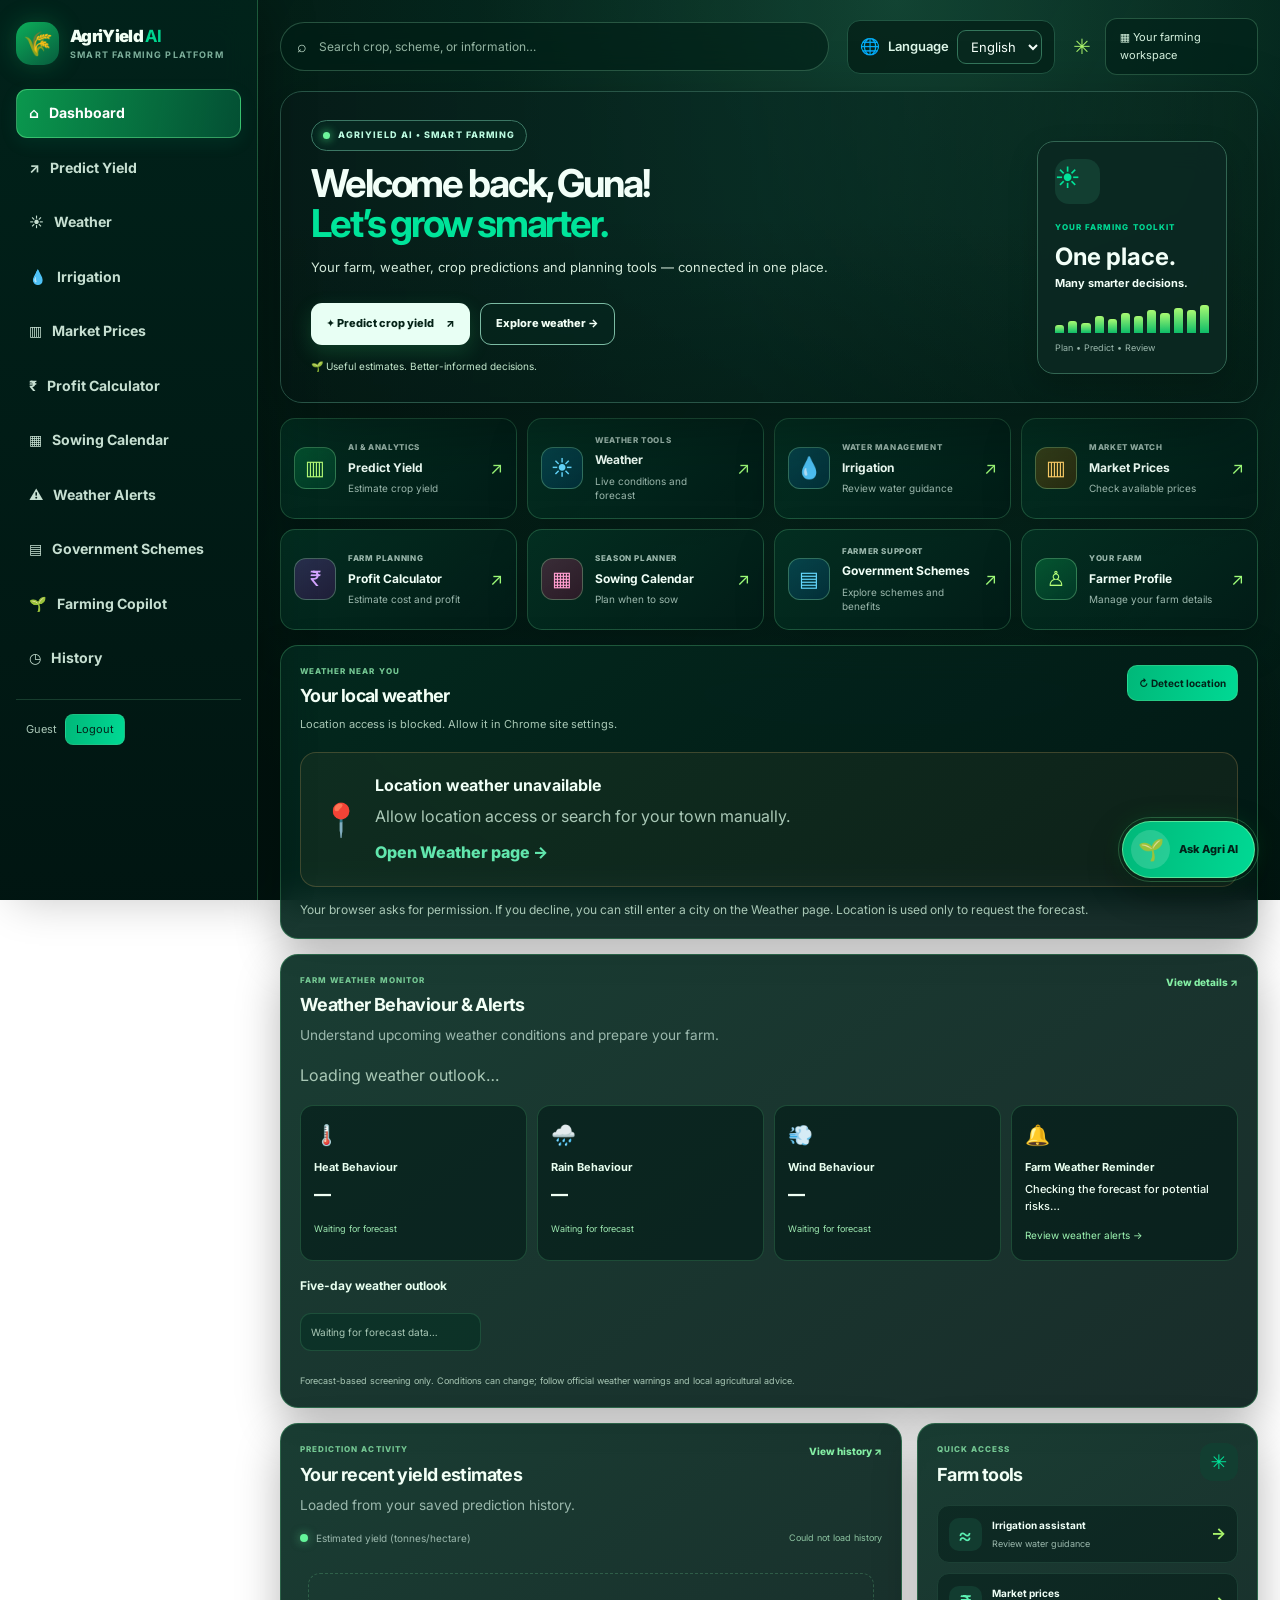
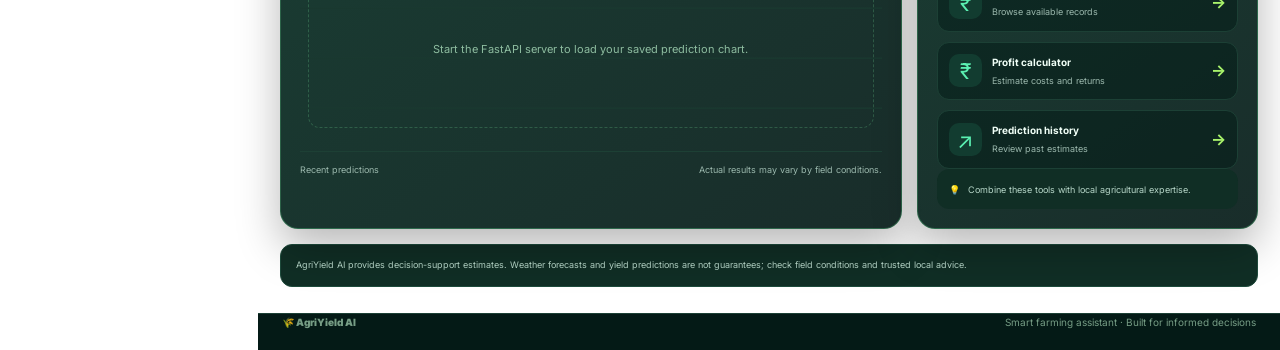
==== frontend/index.html @ 2fd06957 "Prepare AgriYield AI for deployment" ====
<!DOCTYPE html>
<html lang="en">
<head>
  <meta charset="UTF-8">
  <meta name="viewport" content="width=device-width, initial-scale=1">
  <title>AgriYield AI | Smart Farming Dashboard</title>
  <link rel="preconnect" href="https://fonts.googleapis.com">
  <link rel="preconnect" href="https://fonts.gstatic.com" crossorigin>
  <link href="https://fonts.googleapis.com/css2?family=Inter:wght@400;500;600;700;800&display=swap" rel="stylesheet">
  <link rel="stylesheet" href="assets/css/style.css">
  <link rel="stylesheet" href="assets/css/dark_farm.css">
  <link rel="stylesheet" href="assets/css/modern_green_dashboard.css">
  <link rel="stylesheet" href="assets/css/language.css">
</head>
<body class="dashboard-page">
<header class="site-header">
  <a class="brand" href="index.html">
    <span class="brand-mark">🌾</span>
    <span>AgriYield <b>AI</b><small>SMART FARMING PLATFORM</small></span>
  </a>
  <nav class="main-nav" aria-label="Main navigation">
    <a class="active" href="index.html">⌂ <span>Dashboard</span></a>
    <a href="predict.html">↗ <span>Predict Yield</span></a>
    <a href="weather.html">☀ <span>Weather</span></a>
    <a href="irrigation.html">💧 <span>Irrigation</span></a>
    <a href="market.html">▥ <span>Market Prices</span></a>
    <a href="profit.html">₹ <span>Profit Calculator</span></a>
    <a href="sowing.html">▦ <span>Sowing Calendar</span></a>
    <a href="weather-alerts.html">⚠ <span>Weather Alerts</span></a>
    <a href="schemes.html">▤ <span>Government Schemes</span></a>
    <a href="chatbot.html">🌱 <span>Farming Copilot</span></a>
    <a href="history.html">◷ <span>History</span></a>
    <div class="account-menu">
      <span id="account-name">Guest</span>
      <button type="button" id="logout-button">Logout</button>
    </div>
  </nav>
</header>

<main class="dashboard-shell modern-dashboard">
 
<section class="dashboard-topbar" aria-label="Dashboard toolbar">
  <label class="dashboard-search">
    <span aria-hidden="true">⌕</span>
    <input
      id="dashboard-search-input"
      type="search"
      placeholder="Search crop, scheme, or information…"
      aria-label="Search dashboard features"
    >
    <div
      class="dashboard-search-results"
      id="dashboard-search-results"
      role="listbox"
      aria-label="Search results"
      hidden
    ></div>
  </label>

  <!-- Language selector immediately after search -->
  <div class="dashboard-language">
    <span aria-hidden="true">🌐</span>
    <label for="dashboardLanguage">Language</label>
    <select id="dashboardLanguage" aria-label="Select language">
      <option value="en">English</option>
      <option value="te">తెలుగు</option>
      <option value="hi">हिन्दी</option>
    </select>
  </div>

  <div class="dashboard-topbar-right">
    <span class="topbar-leaf" aria-hidden="true">✳</span>
    <div class="dashboard-date">
      <span aria-hidden="true">▦</span> Your farming workspace
    </div>
  </div>
</section>


  <section class="dashboard-hero">
    <div class="hero-overlay"></div>
    <div class="hero-copy">
      <div class="live-pill"><span></span> AGRIYIELD AI • SMART FARMING</div>
      <h1>Welcome back, Guna!<br><em>Let’s grow smarter.</em></h1>
      <p>Your farm, weather, crop predictions and planning tools — connected in one place.</p>
      <div class="hero-actions">
        <a class="button button-light" href="predict.html">✦ Predict crop yield <span>↗</span></a>
        <a class="button button-glass" href="weather.html">Explore weather →</a>
      </div>
      <div class="hero-footnote">🌱 Useful estimates. Better-informed decisions.</div>
    </div>
    <div class="hero-stat-card">
      <span class="stat-icon">☀️</span>
      <small>YOUR FARMING TOOLKIT</small>
      <strong>One place.</strong>
      <b>Many smarter decisions.</b>
      <div class="stat-mini-bars"><i></i><i></i><i></i><i></i><i></i><i></i><i></i><i></i><i></i><i></i><i></i><i></i></div>
      <span class="stat-caption">Plan • Predict • Review</span>
    </div>
  </section>

  <section class="dashboard-metrics dashboard-feature-shortcuts" aria-label="Popular farming tools">
    <a class="metric-card" href="predict.html"><span class="metric-icon metric-green">▥</span><div><small>AI & ANALYTICS</small><strong>Predict Yield</strong><p>Estimate crop yield</p></div><span class="metric-arrow">↗</span></a>
    <a class="metric-card" href="weather.html"><span class="metric-icon metric-blue">☀</span><div><small>WEATHER TOOLS</small><strong>Weather</strong><p>Live conditions and forecast</p></div><span class="metric-arrow">↗</span></a>
    <a class="metric-card" href="irrigation.html"><span class="metric-icon metric-cyan">💧</span><div><small>WATER MANAGEMENT</small><strong>Irrigation</strong><p>Review water guidance</p></div><span class="metric-arrow">↗</span></a>
    <a class="metric-card" href="market.html"><span class="metric-icon metric-amber">▥</span><div><small>MARKET WATCH</small><strong>Market Prices</strong><p>Check available prices</p></div><span class="metric-arrow">↗</span></a>
    <a class="metric-card" href="profit.html"><span class="metric-icon metric-purple">₹</span><div><small>FARM PLANNING</small><strong>Profit Calculator</strong><p>Estimate cost and profit</p></div><span class="metric-arrow">↗</span></a>
    <a class="metric-card" href="sowing.html"><span class="metric-icon metric-pink">▦</span><div><small>SEASON PLANNER</small><strong>Sowing Calendar</strong><p>Plan when to sow</p></div><span class="metric-arrow">↗</span></a>
    <a class="metric-card" href="schemes.html"><span class="metric-icon metric-blue">▤</span><div><small>FARMER SUPPORT</small><strong>Government Schemes</strong><p>Explore schemes and benefits</p></div><span class="metric-arrow">↗</span></a>
    <a class="metric-card" href="farmer-profile.html"><span class="metric-icon metric-green">♙</span><div><small>YOUR FARM</small><strong>Farmer Profile</strong><p>Manage your farm details</p></div><span class="metric-arrow">↗</span></a>
  </section>

  <section class="dashboard-weather glass-panel" aria-labelledby="local-weather-title">
    <div class="weather-panel-heading">
      <div><span class="panel-kicker">WEATHER NEAR YOU</span><h2 id="local-weather-title">Your local weather</h2><p id="dashboard-weather-status" role="status">Requesting location permission to check local weather…</p></div>
      <button type="button" id="dashboard-weather-retry" class="weather-retry-button">↻ Detect location</button>
    </div>
    <div id="dashboard-weather-content" class="dashboard-weather-content">
      <div class="weather-loading"><span class="weather-loader"></span><span>Waiting for location permission…</span></div>
    </div>
    <p class="weather-privacy-note">Your browser asks for permission. If you decline, you can still enter a city on the Weather page. Location is used only to request the forecast.</p>
  </section>

  <section class="glass-panel weather-alerts-panel" aria-labelledby="weather-alerts-title">
    <div class="panel-heading">
      <div><span class="panel-kicker">FARM WEATHER MONITOR</span><h2 id="weather-alerts-title">Weather Behaviour & Alerts</h2><p>Understand upcoming weather conditions and prepare your farm.</p></div>
      <a class="text-link" href="weather-alerts.html">View details ↗</a>
    </div>
    <p id="weather-alerts-status" role="status" aria-live="polite">Loading weather outlook…</p>
    <div class="weather-behaviour-grid">
      <article class="weather-behaviour-card"><span class="weather-behaviour-icon">🌡️</span><h3>Heat Behaviour</h3><p id="weather-heat-value">—</p><span id="weather-heat-status" class="weather-risk-label">Waiting for forecast</span></article>
      <article class="weather-behaviour-card"><span class="weather-behaviour-icon">🌧️</span><h3>Rain Behaviour</h3><p id="weather-rain-value">—</p><span id="weather-rain-status" class="weather-risk-label">Waiting for forecast</span></article>
      <article class="weather-behaviour-card"><span class="weather-behaviour-icon">💨</span><h3>Wind Behaviour</h3><p id="weather-wind-value">—</p><span id="weather-wind-status" class="weather-risk-label">Waiting for forecast</span></article>
      <article class="weather-behaviour-card weather-reminder-card"><span class="weather-behaviour-icon">🔔</span><h3>Farm Weather Reminder</h3><p id="weather-reminder">Checking the forecast for potential risks…</p><a href="weather-alerts.html">Review weather alerts →</a></article>
    </div>
    <h3 class="weather-outlook-title">Five-day weather outlook</h3>
    <div id="dashboard-weather-outlook" class="weather-outlook-grid"><p>Waiting for forecast data…</p></div>
    <p class="weather-alerts-disclaimer">Forecast-based screening only. Conditions can change; follow official weather warnings and local agricultural advice.</p>
  </section>

  <section class="dashboard-main-grid">
    <article class="glass-panel chart-panel">
      <div class="panel-heading"><div><span class="panel-kicker">PREDICTION ACTIVITY</span><h2>Your recent yield estimates</h2><p>Loaded from your saved prediction history.</p></div><a class="text-link" href="history.html">View history ↗</a></div>
      <div class="chart-legend"><span><i></i> Estimated yield (tonnes/hectare)</span><small id="chart-status">Loading history…</small></div>
      <div id="yield-chart" class="yield-chart" aria-label="Chart of recent predicted yields"><div class="chart-placeholder">Your saved predictions will appear here.</div></div>
      <div class="chart-foot"><span>Recent predictions</span><span>Actual results may vary by field conditions.</span></div>
    </article>
    <article class="glass-panel quick-panel">
      <div class="panel-heading"><div><span class="panel-kicker">QUICK ACCESS</span><h2>Farm tools</h2></div><span class="round-leaf">✳</span></div>
      <a class="quick-link" href="irrigation.html"><span class="quick-icon water">≈</span><span><b>Irrigation assistant</b><small>Review water guidance</small></span><strong>→</strong></a>
      <a class="quick-link" href="market.html"><span class="quick-icon market">₹</span><span><b>Market prices</b><small>Browse available records</small></span><strong>→</strong></a>
      <a class="quick-link" href="profit.html"><span class="quick-icon market">₹</span><span><b>Profit calculator</b><small>Estimate costs and returns</small></span><strong>→</strong></a>
      <a class="quick-link" href="history.html"><span class="quick-icon history">↗</span><span><b>Prediction history</b><small>Review past estimates</small></span><strong>→</strong></a>
      <div class="quick-note">💡 <span>Combine these tools with local agricultural expertise.</span></div>
    </article>
  </section>


  <div class="dashboard-disclaimer">AgriYield AI provides decision-support estimates. Weather forecasts and yield predictions are not guarantees; check field conditions and trusted local advice.</div>
</main>

<button class="agri-chat-launcher" id="agri-chat-launcher" type="button"
        aria-label="Open AgriYield farming assistant" aria-expanded="false" aria-controls="agri-chat-panel">
  <span class="chat-launcher-orbit" aria-hidden="true"></span>
  <span class="chat-launcher-emoji" aria-hidden="true">🌱</span>
  <span class="chat-launcher-label">Ask Agri AI</span>
</button>
<aside class="agri-chat-panel" id="agri-chat-panel" aria-label="AgriYield farming assistant" hidden>
  <div class="agri-chat-header">
    <div class="agri-chat-avatar" aria-hidden="true">🌾</div>
    <div><strong>Agri AI Assistant</strong><span><i></i> Your farming companion</span></div>
    <button class="agri-chat-close" id="agri-chat-close" type="button" aria-label="Close assistant">×</button>
  </div>
  <div class="agri-chat-body">
    <div class="agri-chat-welcome-mark" aria-hidden="true">🌿</div>
    <h3>Namaste, farmer!</h3>
    <p>Your smart farming assistant is getting ready. Soon, you’ll be able to ask questions about crops, weather, soil and farm planning here.</p>
    <div class="agri-chat-suggestions" aria-label="Suggested questions">
      <a href="predict.html">How can I estimate crop yield? <span>↗</span></a>
      <a href="weather.html">Where can I check my local weather? <span>↗</span></a>
      <a href="schemes.html">What farmer schemes are available? <span>↗</span></a>
    </div>
    <p class="agri-chat-status-note">Chat responses will be connected when the chatbot feature is added.</p>
  </div>
</aside>
<footer class="site-footer"><span>🌾 AgriYield AI</span><span>Smart farming assistant · Built for informed decisions</span></footer>
<script src="assets/js/dashboard.js"></script>
<script src="assets/js/dashboard_weather.js"></script>
<script src="assets/js/account.js"></script>
<script>
document.addEventListener("DOMContentLoaded", () => {
  const input = document.getElementById("dashboard-search-input");
  const results = document.getElementById("dashboard-search-results");
  if (!input || !results) return;

  const features = [
    { title: "Predict Yield", href: "predict.html", description: "Estimate crop yield with the prediction tool", keywords: "crop prediction ml ai estimate production harvest tons per acre" },
    { title: "Weather", href: "weather.html", description: "Check current conditions and forecast", keywords: "rain rainfall temperature forecast humidity wind climate" },
    { title: "Irrigation", href: "irrigation.html", description: "Review irrigation and water guidance", keywords: "water watering moisture irrigation schedule" },
    { title: "Market Prices", href: "market.html", description: "Explore available crop market prices", keywords: "mandi rates paddy maize chilli groundnut price selling" },
    { title: "Profit Calculator", href: "profit.html", description: "Estimate farming costs and returns", keywords: "income expenses budget profit loss revenue cost" },
    { title: "Sowing Calendar", href: "sowing.html", description: "Plan sowing and seasonal activities", keywords: "planting seed season crop calendar date" },
    { title: "Government Schemes", href: "schemes.html", description: "Explore farmer schemes and benefits", keywords: "government subsidy support yojana benefits eligibility" },
    { title: "Farmer Profile", href: "farmer-profile.html", description: "Manage your farm and personal details", keywords: "profile farmer land location acreage crop account" },
    { title: "Soil Records", href: "soil.html", description: "Review your soil information", keywords: "soil records nutrients nitrogen phosphorus potassium ph" },
    { title: "Prediction History", href: "history.html", description: "Review saved crop yield estimates", keywords: "history previous past saved results predictions" },
    { title: "Weather Alerts", href: "weather-alerts.html", description: "Review weather risks and reminders", keywords: "alerts warning heat rain storm reminder risk" }
  ];

  const normalize = value => value.toLocaleLowerCase().normalize("NFD").replace(/[\u0300-\u036f]/g, "").trim();
  function closeResults() {
    results.hidden = true;
    results.replaceChildren();
    input.setAttribute("aria-expanded", "false");
  }
  function renderResults(query) {
    const q = normalize(query);
    results.replaceChildren();
    if (!q) { closeResults(); return; }
    const matches = features.filter(item => normalize(`${item.title} ${item.description} ${item.keywords}`).includes(q));
    if (!matches.length) {
      const empty = document.createElement("div");
      empty.className = "dashboard-search-empty";
      empty.textContent = `No farming tools found for “${query}”. Try weather, yield, market, soil, or schemes.`;
      results.appendChild(empty);
    } else {
      matches.slice(0, 7).forEach(item => {
        const link = document.createElement("a");
        link.className = "dashboard-search-result";
        link.href = item.href;
        link.setAttribute("role", "option");
        const title = document.createElement("strong");
        title.textContent = item.title;
        const description = document.createElement("span");
        description.textContent = item.description;
        const arrow = document.createElement("b");
        arrow.setAttribute("aria-hidden", "true");
        arrow.textContent = "↗";
        link.append(title, description, arrow);
        results.appendChild(link);
      });
    }
    results.hidden = false;
    input.setAttribute("aria-expanded", "true");
  }
  input.setAttribute("aria-controls", "dashboard-search-results");
  input.setAttribute("aria-expanded", "false");
  input.addEventListener("input", () => renderResults(input.value));
  input.addEventListener("keydown", event => {
    if (event.key === "Escape") { closeResults(); input.blur(); }
    if (event.key === "Enter" && !results.hidden) {
      const first = results.querySelector("a.dashboard-search-result");
      if (first) { event.preventDefault(); window.location.href = first.href; }
    }
    if (event.key === "ArrowDown" && !results.hidden) {
      const first = results.querySelector("a.dashboard-search-result");
      if (first) { event.preventDefault(); first.focus(); }
    }
  });
  document.addEventListener("click", event => {
    if (!event.target.closest(".dashboard-search")) closeResults();
  });
});
</script>

<script>
document.addEventListener("DOMContentLoaded", () => {
  const launcher = document.getElementById("agri-chat-launcher");
  const panel = document.getElementById("agri-chat-panel");
  const closeButton = document.getElementById("agri-chat-close");
  if (!launcher || !panel || !closeButton) return;
  const setOpen = (open) => {
    panel.hidden = !open;
    launcher.setAttribute("aria-expanded", String(open));
    if (open) closeButton.focus();
    else launcher.focus();
  };
  launcher.addEventListener("click", () => setOpen(panel.hidden));
  closeButton.addEventListener("click", () => setOpen(false));
  document.addEventListener("keydown", (event) => {
    if (event.key === "Escape" && !panel.hidden) setOpen(false);
  });
});
</script>
  <script src="assets/js/language.js"></script>
  

</body>
</html>
---- frontend/assets/css/style.css ----
/* AgriYield AI V2: rich, visual, responsive farm UI */
:root{--forest:#123b2a;--forest2:#1c5c3b;--leaf:#348451;--mint:#dff0df;--cream:#f5f6ef;--ink:#1d3327;--muted:#6d7e71;--line:#dce7dc;--shadow:0 18px 55px #123b2a12;--radius:22px}
*{box-sizing:border-box}html{scroll-behavior:smooth}body{margin:0;background:var(--cream);color:var(--ink);font-family:Inter,"Segoe UI",system-ui,sans-serif;line-height:1.6}a{color:inherit;text-decoration:none}button,input,select,textarea{font:inherit}.site-header{position:sticky;top:0;z-index:30;display:flex;align-items:center;justify-content:space-between;gap:20px;padding:13px clamp(16px,4.5vw,70px);background:#ffffffed;backdrop-filter:blur(15px);border-bottom:1px solid var(--line)}.brand{display:flex;align-items:center;gap:10px;font-size:1.13rem;font-weight:900;color:var(--forest);white-space:nowrap;line-height:1.15}.brand-mark{display:grid;place-items:center;width:43px;height:43px;background:var(--mint);border-radius:14px;font-size:1.4rem}.brand b{color:var(--leaf)}.brand small{display:block;margin-top:4px;color:var(--muted);font-size:.55rem;letter-spacing:.14em}.main-nav{display:flex;justify-content:flex-end;align-items:center;gap:4px;flex-wrap:wrap}.main-nav a{padding:8px 11px;border-radius:10px;color:#506657;font-size:.85rem;font-weight:750}.main-nav a:hover,.main-nav a.active{background:#e6f1e4;color:var(--forest)}.dashboard-shell,.prediction-shell{width:min(1280px,calc(100% - 36px));margin:28px auto 60px}.dashboard-hero,.prediction-hero{position:relative;isolation:isolate;display:flex;align-items:center;justify-content:space-between;gap:24px;min-height:440px;overflow:hidden;padding:clamp(28px,5vw,62px);border-radius:30px;color:#fff;background:linear-gradient(90deg,#103927f5 0%,#174a35e8 44%,#194d3590 100%),url("https://images.unsplash.com/photo-1500382017468-9049fed747ef?auto=format&fit=crop&w=1800&q=85") center 55%/cover;box-shadow:0 25px 65px #123b2a2b}.hero-overlay{position:absolute;z-index:-1;inset:0;background:radial-gradient(circle at 80% 20%,#e1d18c33,transparent 28%),linear-gradient(0deg,#09271955,transparent 55%)}.hero-copy{max-width:700px}.live-pill{display:inline-flex;align-items:center;gap:9px;padding:8px 12px;border:1px solid #ffffff40;border-radius:30px;background:#ffffff12;color:#e1f4dc;font-size:.7rem;font-weight:850;letter-spacing:.1em}.live-pill>span{width:7px;height:7px;border-radius:50%;background:#bceaa5;box-shadow:0 0 0 4px #bceaa525}.dashboard-hero h1,.prediction-hero h1{margin:23px 0 14px;color:white;font-size:clamp(2.7rem,5.5vw,5rem);line-height:.99;letter-spacing:-.055em}.dashboard-hero h1 em,.prediction-hero h1 em{color:#c8eea9;font-style:normal}.hero-copy>p,.prediction-hero-copy>p{max-width:570px;color:#e1eee2;font-size:1.05rem}.hero-actions{display:flex;flex-wrap:wrap;gap:12px;margin-top:25px}.button{display:inline-flex;align-items:center;justify-content:center;gap:12px;border:0;border-radius:12px;padding:13px 18px;font-weight:850;cursor:pointer;transition:transform .2s,box-shadow .2s}.button:hover{transform:translateY(-2px);box-shadow:0 10px 24px #0b291c33}.button-light{background:#fff;color:var(--forest)}.button-glass{background:#ffffff16;border:1px solid #ffffff55;color:white}.hero-footnote{margin-top:23px;color:#e2f1e1;font-size:.83rem}.hero-stat-card{align-self:flex-end;min-width:225px;max-width:260px;padding:22px;border:1px solid #ffffff80;border-radius:22px;background:#fafff0e8;color:var(--forest);box-shadow:0 20px 50px #09271940;backdrop-filter:blur(12px)}.stat-icon{display:grid;place-items:center;width:45px;height:45px;border-radius:14px;background:#e1f0d6;font-size:1.6rem}.hero-stat-card small,.hero-stat-card strong,.hero-stat-card>b{display:block}.hero-stat-card small{margin-top:17px;font-size:.65rem;font-weight:900;letter-spacing:.12em;color:var(--leaf)}.hero-stat-card strong{font-size:1.65rem;line-height:1.3}.hero-stat-card>b{font-size:.83rem}.stat-mini-bars{height:42px;display:flex;align-items:end;gap:5px;margin-top:15px}.stat-mini-bars i{flex:1;border-radius:4px 4px 0 0;background:linear-gradient(#6ca96b,#26734a)}.stat-mini-bars i:nth-child(1){height:35%}.stat-mini-bars i:nth-child(2){height:55%}.stat-mini-bars i:nth-child(3){height:44%}.stat-mini-bars i:nth-child(4){height:75%}.stat-mini-bars i:nth-child(5){height:59%}.stat-mini-bars i:nth-child(6){height:87%}.stat-mini-bars i:nth-child(7){height:66%}.stat-mini-bars i:nth-child(8){height:100%}.stat-mini-bars i:nth-child(9){height:78%}.stat-mini-bars i:nth-child(10){height:89%}.stat-mini-bars i:nth-child(11){height:70%}.stat-mini-bars i:nth-child(12){height:95%}.stat-caption{display:block;margin-top:8px;font-size:.72rem;color:var(--muted)}.dashboard-metrics{display:grid;grid-template-columns:repeat(3,minmax(0,1fr));gap:15px;margin:20px 0 40px}.metric-card{display:flex;align-items:center;gap:13px;padding:19px;border:1px solid var(--line);border-radius:18px;background:#fff;box-shadow:var(--shadow)}.metric-icon{display:grid;place-items:center;flex:0 0 47px;height:47px;border-radius:15px;font-size:1.4rem}.metric-green{background:#e4f2e2;color:#286c42}.metric-blue{background:#e1eff8;color:#337c9c}.metric-amber{background:#f8edd9;color:#a07128}.metric-card>div{flex:1;min-width:0}.metric-card small{font-size:.62rem;font-weight:900;letter-spacing:.1em;color:var(--muted)}.metric-card strong{display:block;color:var(--forest);font-size:1rem}.metric-card p{margin:2px 0 0;color:var(--muted);font-size:.79rem}.metric-card>a{display:grid;place-items:center;width:31px;height:31px;border-radius:10px;background:#f0f5ed;color:var(--forest);font-weight:900}.dashboard-main-grid{display:grid;grid-template-columns:minmax(0,1.45fr) minmax(300px,.8fr);gap:18px}.glass-panel{padding:24px;border:1px solid var(--line);border-radius:22px;background:#fff;box-shadow:var(--shadow)}.panel-heading{display:flex;justify-content:space-between;align-items:flex-start;gap:15px}.panel-kicker{display:block;color:var(--leaf);font-size:.67rem;font-weight:900;letter-spacing:.13em}.panel-heading h2,.section-heading h2{margin:5px 0;color:var(--forest);font-size:1.45rem;letter-spacing:-.035em}.panel-heading p,.section-heading p{margin:0;color:var(--muted);font-size:.85rem}.text-link{color:var(--leaf);font-weight:850;font-size:.82rem;white-space:nowrap}.chart-legend{display:flex;align-items:center;justify-content:space-between;gap:10px;margin-top:25px;font-size:.78rem;color:var(--muted)}.chart-legend span{display:flex;align-items:center;gap:8px}.chart-legend i{display:inline-block;width:9px;height:9px;border-radius:50%;background:#348451}.chart-legend small{font-size:.72rem}.yield-chart{position:relative;min-height:210px;margin-top:12px;padding:14px 8px 0;background:repeating-linear-gradient(to bottom,transparent 0,transparent 48px,#e9efe7 49px,#e9efe7 50px)}.yield-chart svg{width:100%;height:210px;overflow:visible}.chart-placeholder{display:grid;place-items:center;min-height:190px;color:var(--muted);font-size:.88rem}.chart-foot{display:flex;justify-content:space-between;gap:12px;margin-top:12px;padding-top:13px;border-top:1px solid #edf1e9;color:var(--muted);font-size:.73rem}.quick-panel{background:linear-gradient(145deg,#fff,#f4f8ef)}.round-leaf{display:grid;place-items:center;width:38px;height:38px;border-radius:13px;background:#e3f1de;color:var(--leaf);font-size:1.25rem}.quick-link{display:flex;align-items:center;gap:12px;padding:16px 0;border-bottom:1px solid #e8eee6}.quick-link:last-of-type{border-bottom:0}.quick-icon{display:grid;place-items:center;flex:0 0 41px;height:41px;border-radius:13px;font-size:1.35rem}.quick-icon.water{background:#e0eff8;color:#337c9c}.quick-icon.market{background:#f8edd9;color:#a07128}.quick-icon.history{background:#eee7fb;color:#7257a6}.quick-link>span:nth-child(2){flex:1}.quick-link b,.quick-link small{display:block}.quick-link b{color:var(--forest);font-size:.88rem}.quick-link small{color:var(--muted);font-size:.76rem}.quick-link>strong{color:var(--leaf)}.quick-note{display:flex;gap:9px;margin-top:16px;padding:12px;border-radius:12px;background:#eaf3e5;color:#526a55;font-size:.76rem}.section-heading{margin:42px 0 18px}.section-heading h2{font-size:1.8rem}.tool-grid{display:grid;grid-template-columns:repeat(3,minmax(0,1fr));gap:16px}.tool-card{position:relative;overflow:hidden;min-height:245px;padding:23px;border:1px solid var(--line);border-radius:21px;background:#fff;box-shadow:var(--shadow);transition:transform .22s,box-shadow .22s}.tool-card:before{content:"";position:absolute;right:-25px;top:-30px;width:125px;height:125px;border-radius:50%;background:#e9f3e3;opacity:.8}.tool-card:hover{transform:translateY(-5px);box-shadow:0 20px 42px #123b2a17}.tool-card-icon{position:relative;display:grid;place-items:center;width:48px;height:48px;border-radius:15px;background:#e3f1df;color:var(--forest);font-size:1.45rem}.tool-card small,.tool-card h3,.tool-card p,.tool-card>b{position:relative;display:block}.tool-card small{margin-top:20px;color:var(--leaf);font-size:.65rem;font-weight:900;letter-spacing:.12em}.tool-card h3{margin:5px 0;color:var(--forest);font-size:1.16rem}.tool-card p{margin:0 0 16px;color:var(--muted);font-size:.84rem}.tool-card>b{color:var(--leaf);font-size:.81rem}.tool-weather:before{background:#dceff5}.tool-soil:before{background:#f3e7d2}.tool-water:before{background:#dcecf5}.tool-market:before{background:#f8ead4}.tool-history:before{background:#e9e1f7}.dashboard-disclaimer{margin-top:22px;padding:15px 18px;border:1px solid var(--line);border-radius:14px;background:#eef3e8;color:var(--muted);font-size:.78rem}.prediction-hero{min-height:310px;margin-bottom:23px;background:linear-gradient(90deg,#103927f5,#174a35d9 48%,#174a3580),url("https://images.unsplash.com/photo-1499529112087-3cb3b73_a0f1?auto=format&fit=crop&w=1600&q=80") center 50%/cover}.prediction-hero-copy{position:relative;z-index:2;max-width:700px}.prediction-hero h1{font-size:clamp(2.6rem,5vw,4.4rem)}.prediction-hero-copy>p{max-width:610px}.hero-orbit{position:relative;display:grid;place-items:center;flex:0 0 225px;width:225px;height:225px;border-radius:50%;background:#ffffff12;border:1px solid #ffffff45}.orbit-ring{position:absolute;inset:25px;border:1px dashed #ffffff8a;border-radius:50%;animation:orbit 25s linear infinite}.orbit-center{display:grid;place-items:center;width:112px;height:112px;border-radius:50%;background:#f8fff0;color:var(--forest);font-size:3rem;box-shadow:0 12px 35px #0a291c55}.orbit-tag{position:absolute;display:grid;place-items:center;width:52px;height:28px;border-radius:20px;background:#fff;color:var(--forest);font-size:.62rem;font-weight:900;box-shadow:0 5px 15px #0b291c30}.tag-one{top:22px;left:30px}.tag-two{right:5px;top:95px}.tag-three{left:43px;bottom:22px}@keyframes orbit{to{transform:rotate(360deg)}}.prediction-layout{display:grid;grid-template-columns:minmax(0,1.4fr) minmax(280px,.75fr);align-items:start;gap:18px}.prediction-form-card,.side-tip,.side-weather,.side-history{border:1px solid var(--line);border-radius:22px;background:#fff;box-shadow:var(--shadow)}.prediction-form-card{padding:clamp(20px,3vw,32px)}.form-card-heading{display:flex;align-items:center;gap:13px;margin-bottom:23px}.step-number{display:grid;place-items:center;flex:0 0 46px;height:46px;border-radius:15px;background:#e2f1de;color:var(--leaf);font-weight:900}.form-card-heading h2{margin:3px 0;color:var(--forest);font-size:1.45rem}.form-card-heading p{margin:0;color:var(--muted);font-size:.85rem}.prediction-form{display:grid;grid-template-columns:repeat(2,minmax(0,1fr));gap:17px}.field-block{min-width:0}.field-wide,.field-divider,.submit-prediction{grid-column:1/-1}.field-block label{display:block;margin-bottom:7px;color:#314a38;font-size:.88rem;font-weight:850}.field-block label span{margin-left:4px;color:var(--muted);font-size:.8rem;font-weight:650}.field-block input,.field-block select{width:100%;min-height:49px;padding:12px 13px;border:1px solid #d2dfd2;border-radius:12px;background:#fafcf7;color:var(--ink);outline:none;transition:border-color .2s,box-shadow .2s}.field-block input:focus,.field-block select:focus{border-color:var(--leaf);box-shadow:0 0 0 4px #34845119}.field-block small{display:block;margin-top:5px;color:var(--muted);font-size:.74rem}.field-divider{display:flex;justify-content:space-between;gap:10px;align-items:center;margin:2px 0 -2px;padding-top:17px;border-top:1px solid #e8eee6;color:var(--forest);font-size:.9rem;font-weight:900}.field-divider small{color:var(--muted);font-size:.75rem;font-weight:500}.submit-prediction{width:100%;min-height:53px;margin-top:3px;background:linear-gradient(100deg,#236d43,#398a55);color:#fff}.prediction-side{display:grid;gap:15px}.side-tip{padding:23px;background:linear-gradient(145deg,#e5f1df,#fff)}.tip-icon{display:grid;place-items:center;width:43px;height:43px;border-radius:14px;background:#fff;font-size:1.4rem;margin-bottom:16px}.side-tip h3,.side-weather h3,.side-history h3{margin:5px 0 7px;color:var(--forest);font-size:1.2rem;line-height:1.3}.side-tip p,.side-weather p,.side-history p{margin:0;color:var(--muted);font-size:.83rem}.side-weather,.side-history{display:flex;gap:13px;padding:19px}.weather-sun,.history-mark{display:grid;place-items:center;flex:0 0 43px;height:43px;border-radius:14px;background:#f9edcf;font-size:1.35rem}.history-mark{background:#ece5fa;color:#7255a6}.side-weather a,.side-history a{display:inline-block;margin-top:10px;color:var(--leaf);font-size:.82rem;font-weight:850}.d-none{display:none!important}.loading-state{display:flex;align-items:center;justify-content:center;gap:12px;padding:15px;color:var(--muted)}.loading-state p{margin:0}.loading-spinner{width:22px;height:22px;border:3px solid #dcebdc;border-top-color:var(--leaf);border-radius:50%;animation:spin .8s linear infinite}@keyframes spin{to{transform:rotate(360deg)}}.prediction-result{position:relative;display:flex;gap:20px;overflow:hidden;margin-top:22px;padding:27px;border:1px solid #b9d7b9;border-radius:23px;background:linear-gradient(110deg,#e5f3e2,#fff);box-shadow:var(--shadow)}.result-symbol{display:grid;place-items:center;flex:0 0 52px;height:52px;border-radius:16px;background:var(--leaf);color:#fff;font-size:1.6rem}.result-content{position:relative;z-index:1}.prediction-result h2{margin:4px 0;color:var(--forest)}.result-crop{color:var(--muted)}.yield-number{display:flex;align-items:baseline;gap:9px;flex-wrap:wrap}.yield-number strong{font-size:clamp(2.4rem,5vw,3.5rem);line-height:1.15;color:var(--forest);letter-spacing:-.05em}.yield-number span{font-weight:800;color:var(--leaf)}.result-disclaimer{color:var(--muted);font-size:.82rem}.result-history-link{color:var(--leaf);font-weight:850}.result-decoration{position:absolute;right:30px;bottom:-28px;font-size:9rem;opacity:.12}.site-footer{display:flex;justify-content:space-between;gap:12px;flex-wrap:wrap;padding:24px clamp(18px,4.5vw,70px);background:var(--forest);color:#e1eee2;font-size:.82rem}.site-footer span:first-child{font-weight:900}
@media(max-width:1000px){.site-header{align-items:flex-start;flex-direction:column}.main-nav{justify-content:flex-start}.dashboard-hero,.prediction-hero{align-items:flex-start}.hero-stat-card{min-width:190px}.dashboard-main-grid{grid-template-columns:1fr}.tool-grid{grid-template-columns:repeat(2,minmax(0,1fr))}.prediction-layout{grid-template-columns:1fr}.prediction-side{grid-template-columns:repeat(2,minmax(0,1fr))}.side-tip{grid-row:span 2}}
@media(max-width:650px){.site-header{position:static}.main-nav{gap:2px}.main-nav a{padding:7px 8px;font-size:.79rem}.dashboard-shell,.prediction-shell{width:calc(100% - 22px);margin-top:16px}.dashboard-hero,.prediction-hero{flex-direction:column;min-height:auto;padding:26px 22px;background-position:center}.dashboard-hero h1,.prediction-hero h1{font-size:2.75rem}.hero-stat-card{align-self:stretch;max-width:none}.dashboard-metrics{grid-template-columns:1fr}.dashboard-main-grid{grid-template-columns:1fr}.glass-panel{padding:18px}.panel-heading{flex-direction:column}.chart-legend,.chart-foot{align-items:flex-start;flex-direction:column}.tool-grid{grid-template-columns:1fr}.tool-card{min-height:210px}.prediction-hero{gap:20px}.hero-orbit{align-self:center;flex-basis:auto;width:185px;height:185px}.orbit-center{width:90px;height:90px}.prediction-form{grid-template-columns:1fr}.field-wide,.field-divider,.submit-prediction{grid-column:1}.field-divider{align-items:flex-start;flex-direction:column;gap:3px}.prediction-side{grid-template-columns:1fr}.side-tip{grid-row:auto}.prediction-result{padding:20px;gap:13px}.result-symbol{flex-basis:42px;height:42px}.site-footer{flex-direction:column}}
---- frontend/assets/css/dark_farm.css ----
/* AgriYield AI — Dark Farm design kit. UI-only overrides; API and prediction JS untouched. */
:root{--forest:#071c19;--forest2:#0b3029;--leaf:#00d68f;--mint:#0d3d32;--cream:#071512;--ink:#e7f4ef;--muted:#9bb8ad;--line:#1b4038;--shadow:0 18px 55px #0005;--radius:18px;--fy-green:#00c985;--fy-deep:#f6fcfb;--fy-bg:#071512;--fy-card:#0c211d;--fy-text:#e7f4ef;--fy-muted:#9bb8ad;--fy-border:#21443a}
html{scroll-behavior:smooth}body{background:#071512!important;color:#e7f4ef!important;font-family:Inter,"Segoe UI",system-ui,sans-serif!important;padding-left:248px!important;min-height:100vh}a{color:inherit}.site-header,.fy-nav{position:fixed!important;left:0!important;top:0!important;bottom:0!important;width:248px!important;height:100vh!important;z-index:100!important;display:flex!important;flex-direction:column!important;align-items:stretch!important;justify-content:flex-start!important;gap:24px!important;padding:24px 15px!important;background:linear-gradient(180deg,#061b17f5,#092a23f5),url("https://images.unsplash.com/photo-1500382017468-9049fed747ef?auto=format&fit=crop&w=500&q=75") center/cover!important;border-right:1px solid #1e493d!important;border-bottom:0!important;backdrop-filter:blur(18px)!important;overflow-y:auto!important}.site-header:before,.fy-nav:before{content:"";position:absolute;inset:0;background:linear-gradient(180deg,#041b16f2 0%,#06251ff5 65%,#041a16f8);z-index:-1}.brand,.fy-brand{color:#f3fff9!important;font-size:1.05rem!important;font-weight:900!important;white-space:normal!important}.brand-mark{background:#0d4535!important;color:#00e29a!important}.brand small{color:#7cae9a!important}.main-nav,.fy-nav nav{display:flex!important;flex-direction:column!important;align-items:stretch!important;justify-content:flex-start!important;gap:6px!important;width:100%!important}.main-nav a,.fy-nav nav a{display:flex!important;align-items:center!important;gap:10px!important;padding:12px 13px!important;border-radius:11px!important;color:#b5cec4!important;font-size:.88rem!important;font-weight:700!important;white-space:normal!important}.main-nav a:hover,.main-nav a.active,.fy-nav nav a:hover,.fy-nav nav a.active{background:linear-gradient(100deg,#087c55,#07523d)!important;color:#fff!important;box-shadow:0 5px 18px #00c98518!important}.dashboard-shell,.prediction-shell{width:min(1440px,calc(100% - 42px))!important;margin:24px auto 48px!important}.dashboard-hero,.prediction-hero{border:1px solid #285547!important;border-radius:22px!important;background-image:linear-gradient(90deg,#061c18f5 0%,#082b23d9 48%,#08251b78 100%),url("https://images.unsplash.com/photo-1500382017468-9049fed747ef?auto=format&fit=crop&w=1800&q=85")!important;box-shadow:0 24px 70px #0005!important}.dashboard-hero h1,.prediction-hero h1{color:#f2fff8!important}.dashboard-hero h1 em,.prediction-hero h1 em{color:#00e49a!important}.live-pill{border-color:#3c7764!important;background:#062a22b8!important;color:#baf9df!important}.hero-stat-card{background:#0b2822ed!important;color:#e9fff4!important;border-color:#326552!important}.hero-stat-card small,.panel-kicker{color:#00d994!important}.hero-stat-card strong,.hero-stat-card>b{color:#f2fff8!important}.stat-icon,.round-leaf{background:#123e31!important;color:#00e49a!important}.metric-card,.glass-panel,.tool-card,.prediction-form-panel,.prediction-side article,.prediction-result,.fy-panel,.fy-table-wrap{background:#0b211c!important;border-color:#1e4539!important;color:#e6f5ed!important;box-shadow:0 16px 40px #0003!important}.metric-card strong,.panel-heading h2,.section-heading h2,.quick-link b,.tool-card h3,.prediction-form-panel h2,.prediction-side h3,.fy-panel h2,.fy-panel h3{color:#f0fff7!important}.metric-card small,.metric-card p,.panel-heading p,.section-heading p,.quick-link small,.tool-card p,.stat-caption,.chart-legend,.chart-foot,.fy-note{color:#9bb8ad!important}.metric-green,.metric-blue,.metric-amber,.quick-icon,.tool-card-icon{background:#123c30!important;color:#5bf0b2!important}.quick-panel{background:linear-gradient(145deg,#0b211c,#0d2a22)!important}.quick-link{border-color:#1c4035!important}.quick-note,.dashboard-disclaimer{background:#102e25!important;border-color:#1e4b3c!important;color:#b7d7c9!important}.tool-card:before{background:#123b2e!important;opacity:.85}.tool-card:hover{box-shadow:0 22px 45px #0006!important}.yield-chart{background:repeating-linear-gradient(to bottom,transparent 0,transparent 48px,#19382f 49px,#19382f 50px)!important}.chart-foot{border-color:#1d4035!important}.prediction-hero{min-height:300px!important}.prediction-form-panel label,.field-block label{color:#cfe4d9!important}.prediction-form-panel input,.prediction-form-panel select,.fy-inline-form input,.fy-inline-form select,.fy-form-grid input,.fy-form-grid select,.fy-form-grid textarea{background:#071a16!important;border-color:#285144!important;color:#e8fff5!important}.prediction-form-panel input:focus,.prediction-form-panel select:focus{outline:2px solid #00c985!important}.button-primary,.submit-prediction,button{background:linear-gradient(100deg,#00b879,#00d994)!important;color:#032219!important}.button-primary:hover,button:hover{filter:brightness(1.08)}.button-light{background:#e8fff4!important;color:#063b2a!important}.button-glass{background:#05271f99!important;border-color:#7bbba3!important;color:white!important}.site-footer,.fy-footer{background:#041a16!important;color:#9bb8ad!important;border-top:1px solid #1c4035!important}.fy-container{width:min(1200px,calc(100% - 40px))!important;margin:30px auto!important}.fy-nav+.fy-container{margin-top:30px!important}.fy-hero{background:linear-gradient(100deg,#0c3a2b,#0b211c)!important;border:1px solid #285144!important;color:#effff7!important}.fy-hero h1,.fy-hero h2,.fy-hero p{color:#effff7!important}.fy-eyebrow{color:#00d994!important}.fy-grid>*,.fy-grid-4>*,.fy-grid-5>*{background:#0b211c!important;border-color:#1e4539!important;color:#e7f4ef!important;box-shadow:0 14px 34px #0003!important}.fy-table{color:#e7f4ef!important}.fy-table th{background:#12372c!important;color:#baf8dc!important}.fy-table td{border-color:#1c4035!important}.fy-table tr:nth-child(even){background:#0d2821!important}.fy-alert{background:#342b13!important;border-color:#6c5a22!important;color:#f9e7a4!important}.fy-button-secondary{background:#153b2f!important;color:#d8f7e7!important}.fy-status{color:#b5d4c5!important}.fy-footer{margin-top:38px!important}
@media(max-width:900px){body{padding-left:0!important;padding-top:74px!important}.site-header,.fy-nav{right:0!important;bottom:auto!important;width:100%!important;height:auto!important;min-height:68px!important;flex-direction:row!important;align-items:center!important;padding:10px 14px!important;gap:12px!important}.main-nav,.fy-nav nav{flex-direction:row!important;overflow-x:auto!important;white-space:nowrap!important;gap:4px!important}.main-nav a,.fy-nav nav a{flex:0 0 auto!important;padding:9px 11px!important}.brand,.fy-brand{flex:0 0 auto!important}.dashboard-shell,.prediction-shell{width:calc(100% - 24px)!important;margin:14px auto 30px!important}.dashboard-main-grid{grid-template-columns:1fr!important}.tool-grid{grid-template-columns:repeat(2,minmax(0,1fr))!important}}
@media(max-width:560px){body{padding-top:108px!important}.site-header,.fy-nav{align-items:flex-start!important;flex-direction:column!important}.main-nav,.fy-nav nav{width:100%!important}.dashboard-metrics{grid-template-columns:1fr!important}.tool-grid{grid-template-columns:1fr!important}.dashboard-hero,.prediction-hero{padding:25px!important;min-height:360px!important}.hero-stat-card{display:none!important}.fy-container{width:calc(100% - 20px)!important}.fy-grid-4,.fy-grid-5{grid-template-columns:1fr 1fr!important}}

/* Dashboard live location weather widget */
.dashboard-weather{margin:24px 0;padding:24px;background:linear-gradient(135deg,rgba(11,43,35,.96),rgba(7,25,25,.98));border:1px solid rgba(70,150,116,.25);border-radius:22px;color:#eefbf5;box-shadow:0 16px 36px rgba(0,0,0,.15)}
.weather-panel-heading{display:flex;align-items:center;justify-content:space-between;gap:16px;margin-bottom:18px}.weather-panel-heading h2{margin:5px 0 4px;font-size:clamp(1.25rem,2vw,1.7rem)}.weather-panel-heading p{margin:0;color:#a8c9bc;font-size:.9rem}.weather-retry-button{border:1px solid rgba(91,219,165,.45);background:rgba(21,117,81,.25);color:#c8ffe5;border-radius:12px;padding:11px 15px;font:inherit;font-weight:700;cursor:pointer}.weather-retry-button:hover{background:rgba(21,160,104,.35)}.dashboard-weather-content{display:grid;grid-template-columns:minmax(180px,.9fr) minmax(240px,1.1fr);gap:14px}.weather-current-card,.weather-stat,.weather-day{background:rgba(255,255,255,.045);border:1px solid rgba(174,226,202,.12);border-radius:16px}.weather-current-card{display:flex;align-items:center;gap:18px;padding:20px}.weather-big-icon{font-size:3.2rem;filter:drop-shadow(0 6px 12px rgba(0,0,0,.2))}.weather-current-card small,.weather-stat small{display:block;color:#92bca9;font-size:.7rem;letter-spacing:.08em;font-weight:800}.weather-temperature{display:block;font-size:2.5rem;line-height:1.2;color:#eafff4}.weather-current-card p{margin:4px 0;color:#d5f3e5}.weather-current-card span{font-size:.8rem;color:#a8c9bc}.weather-stat-grid{display:grid;grid-template-columns:repeat(3,minmax(0,1fr));gap:10px}.weather-stat{padding:16px 12px;display:flex;flex-direction:column;justify-content:center;gap:8px}.weather-stat>span{font-size:1.2rem}.weather-stat strong{font-size:1.15rem;color:#edfff5}.weather-forecast{grid-column:1/-1;display:grid;grid-template-columns:repeat(5,minmax(0,1fr));gap:10px;margin-top:2px}.weather-forecast-title{grid-column:1/-1;color:#a8c9bc;font-weight:800;font-size:.78rem;letter-spacing:.08em;text-transform:uppercase}.weather-day{display:flex;flex-direction:column;align-items:center;gap:7px;padding:14px 8px;text-align:center}.weather-day>span:first-child{color:#c0ded0;font-size:.8rem}.weather-day-icon{font-size:1.45rem}.weather-day strong{font-size:1.1rem}.weather-day small{font-size:.68rem;color:#a8c9bc}.weather-privacy-note{margin:14px 0 0;color:#85a99a;font-size:.75rem;line-height:1.5}.weather-loading{min-height:120px;display:flex;align-items:center;justify-content:center;gap:12px;color:#b8d7c9;background:rgba(255,255,255,.035);border-radius:16px}.weather-loader{width:22px;height:22px;border:2px solid rgba(88,224,161,.25);border-top-color:#4ce6a1;border-radius:50%;animation:weather-spin .8s linear infinite}@keyframes weather-spin{to{transform:rotate(360deg)}}.weather-fallback{grid-column:1/-1;display:flex;align-items:center;gap:14px;padding:20px;border:1px solid rgba(255,194,110,.2);background:rgba(255,194,110,.05);border-radius:16px}.weather-fallback-icon{font-size:2rem}.weather-fallback p{margin:6px 0 10px;color:#b6d1c4}.weather-manual-link{color:#61e6ad;font-weight:800;text-decoration:none}.weather-manual-link:hover{text-decoration:underline}
@media(max-width:760px){.dashboard-weather{padding:17px}.weather-panel-heading{align-items:flex-start;flex-direction:column}.dashboard-weather-content{grid-template-columns:1fr}.weather-forecast{grid-template-columns:repeat(5,minmax(0,1fr));gap:5px}.weather-day{padding:11px 3px}.weather-day small{font-size:.6rem}.weather-stat{padding:12px 8px}}

/* Fix text visibility on dark weather cards */
.fy-panel,
.fy-grid,
.fy-grid-4,
.fy-grid-5 {
    color: #E8FFF5;
}

.fy-grid h1,
.fy-grid h2,
.fy-grid h3,
.fy-grid strong,
.fy-grid b,
.fy-grid p,
.fy-grid span,
.fy-grid div {
    color: #E8FFF5;
}

/* Make weather values stand out */
#weather-current,
#weather-daily {
    color: #F0FFF8;
}

#weather-current strong,
#weather-daily strong {
    color: #FFFFFF;
    font-weight: 700;
}

/* Keep secondary descriptions readable */
.fy-note,
.fy-status {
    color: #B8D8CC;
}


/* ===== Dark Farm: Prediction Form Visibility Fix ===== */

/* Form panels and cards */
#predictionForm,
.prediction-form,
.prediction-card,
.form-card,
.fy-panel {
    background: #0B211B !important;
    color: #F0FFF7 !important;
    border: 1px solid #214C3D !important;
}

/* Headings and labels */
#predictionForm h1,
#predictionForm h2,
#predictionForm h3,
#predictionForm label,
.prediction-form label,
.prediction-card label,
.form-card label,
.fy-panel label {
    color: #E7FFF2 !important;
}

/* Inputs, dropdowns and text areas */
#predictionForm input,
#predictionForm select,
#predictionForm textarea,
.prediction-form input,
.prediction-form select,
.prediction-form textarea,
.fy-panel input,
.fy-panel select,
.fy-panel textarea {
    background-color: #102D24 !important;
    color: #FFFFFF !important;
    border: 1px solid #376B55 !important;
}

/* Dropdown options */
#predictionForm select option,
.fy-panel select option {
    background: #102D24;
    color: #FFFFFF;
}

/* Placeholder text */
#predictionForm input::placeholder,
#predictionForm textarea::placeholder,
.fy-panel input::placeholder,
.fy-panel textarea::placeholder {
    color: #A9C7B9 !important;
    opacity: 1;
}

/* Helper text */
#predictionForm small,
#predictionForm .form-text,
.fy-panel small,
.fy-panel .form-text {
    color: #B8D8CC !important;
}

/* Numbered section and field labels */
label {
    color: #DDF7E9;
}

/* Keep entered values readable */
input,
select,
textarea {
    caret-color: #00E5A0;
}


/* ===== Dark Farm: Remove White Prediction Form ===== */

/* Main prediction page content and outer form card */
body:has(#predictionForm) main,
body:has(#predictionForm) .container,
body:has(#predictionForm) .prediction-wrapper,
body:has(#predictionForm) .prediction-card,
body:has(#predictionForm) .form-card {
    background: #071A15 !important;
    color: #E9FFF4 !important;
}

/* Main white panel visible around the form */
body:has(#predictionForm) #predictionForm {
    background: #0B211B !important;
    color: #E9FFF4 !important;
    border: 1px solid #214C3D !important;
    border-radius: 18px !important;
    padding: 24px !important;
    box-shadow: 0 12px 35px rgba(0, 0, 0, 0.25);
}

/* Inner sections and dividers */
body:has(#predictionForm) #predictionForm section,
body:has(#predictionForm) #predictionForm .form-section,
body:has(#predictionForm) #predictionForm .card-body {
    background: transparent !important;
    color: #E9FFF4 !important;
}

body:has(#predictionForm) #predictionForm hr {
    border-color: #285343 !important;
}

/* Section headings and labels */
body:has(#predictionForm) #predictionForm h1,
body:has(#predictionForm) #predictionForm h2,
body:has(#predictionForm) #predictionForm h3,
body:has(#predictionForm) #predictionForm label {
    color: #E9FFF4 !important;
}

/* Form controls */
body:has(#predictionForm) #predictionForm input,
body:has(#predictionForm) #predictionForm select,
body:has(#predictionForm) #predictionForm textarea {
    background: #102D24 !important;
    color: #FFFFFF !important;
    border: 1px solid #376B55 !important;
}

body:has(#predictionForm) #predictionForm input::placeholder,
body:has(#predictionForm) #predictionForm textarea::placeholder {
    color: #A9C7B9 !important;
    opacity: 1;
}

/* Help text */
body:has(#predictionForm) #predictionForm small,
body:has(#predictionForm) #predictionForm .form-text {
    color: #B8D8CC !important;
}



/* Fix dark text in the prediction result card */
#resultCard,
#resultCard h1,
#resultCard h2,
#resultCard h3,
#resultCard p,
#resultCard span,
#resultCard strong,
#resultCard small,
#resultCard div {
    color: #F2FFF8 !important;
}

/* Make the predicted yield value bright and visible */
#resYield {
    color: #FFFFFF !important;
    font-weight: 800 !important;
}

/* Keep the unit and crop name readable */
#resCrop {
    color: #B9F6D5 !important;
    font-weight: 700 !important;
}

/* Preserve bright green links and action text */
#resultCard a {
    color: #00E5A0 !important;
}

/* Keep the result card itself in the Dark Farm theme */
#resultCard {
    background: #0B211B !important;
    border: 1px solid #24513F !important;
}


/* Prediction result: force readable Dark Farm colors */
#resultCard.card.bg-success-subtle {
    background-color: #0B211B !important;
    color: #F2FFF8 !important;
    border-color: #24513F !important;
}

#resultCard.card.bg-success-subtle h4,
#resultCard.card.bg-success-subtle p,
#resultCard.card.bg-success-subtle strong,
#resultCard.card.bg-success-subtle span {
    color: #F2FFF8 !important;
}

#resultCard.card.bg-success-subtle h4.text-success {
    color: #FFFFFF !important;
}

#resultCard #resCrop,
#resultCard #resYield,
#resultCard #resUnit {
    color: #FFFFFF !important;
    font-weight: 700 !important;
}

.weather-autofill {
    margin: 12px 0 20px;
}

.weather-autofill button {
    border-radius: 8px;
    padding: 10px 16px;
    font-weight: 600;
}

.weather-autofill p {
    margin: 8px 0 0;
    font-size: 13px;
    color: #a9c9b5;
}


/* Government Schemes dashboard card */
.tool-schemes {
  border: 1px solid rgba(52, 211, 153, 0.35);
  background: linear-gradient(
    135deg,
    rgba(16, 90, 59, 0.92),
    rgba(8, 40, 31, 0.96)
  );
}

.tool-schemes .tool-card-icon {
  background: rgba(52, 211, 153, 0.16);
  border: 1px solid rgba(52, 211, 153, 0.35);
}

.tool-schemes h3 {
  color: #e1ffed;
}

.tool-schemes p {
  color: #c5e5d4;
}

.tool-schemes b {
  color: #6ee7b7;
}
---- frontend/assets/css/modern_green_dashboard.css ----
/* AgriYield AI — Forest Glass dashboard theme.
   Dashboard-only styling. Existing feature-page styles and JavaScript remain unchanged. */
@import url('https://fonts.googleapis.com/css2?family=Inter:wght@400;500;600;700;800&display=swap');
body.dashboard-page {
  --fg-bg: #031a16; --fg-panel: rgba(3, 35, 27, .88); --fg-panel-soft: rgba(7, 52, 39, .82);
  --fg-line: rgba(83, 196, 126, .34); --fg-green: #16c66a; --fg-lime: #a8f36b;
  --fg-text: #f0fff6; --fg-muted: #a9c6b6; --fg-blue: #36c8e8; --fg-shadow: 0 18px 44px rgba(0,0,0,.28);
  margin: 0 !important; padding-left: 258px !important; min-height: 100vh;
  color: var(--fg-text) !important; font-family: Inter, "Segoe UI", system-ui, sans-serif !important;
  background: radial-gradient(ellipse at 70% 0%, #164d3a 0, #06291f 34%, #021510 78%) fixed !important;
}
body.dashboard-page::before {
  content: ""; position: fixed; inset: 0; z-index: -2; pointer-events: none;
  background: linear-gradient(120deg, rgba(0,17,13,.78), rgba(0,28,20,.42)),
    url('https://images.unsplash.com/photo-1500382017468-9049fed747ef?auto=format&fit=crop&w=2200&q=85') center/cover no-repeat;
  opacity: .28;
}
body.dashboard-page .site-header {
  position: fixed !important; inset: 0 auto 0 0 !important; width: 258px !important; height: 100vh !important;
  overflow-y: auto; padding: 22px 16px !important; box-sizing: border-box; z-index: 1000;
  display: flex !important; flex-direction: column !important; gap: 22px;
  background: linear-gradient(180deg, rgba(1,35,27,.97), rgba(1,22,18,.98)) !important;
  border-right: 1px solid rgba(79,193,119,.35) !important; box-shadow: 14px 0 42px rgba(0,0,0,.22) !important;
  backdrop-filter: blur(20px);
}
body.dashboard-page .site-header::before, body.dashboard-page .site-header::after { display:none !important; }
body.dashboard-page .brand { display:flex !important; align-items:center; gap:11px; color:#f1fff4 !important; text-decoration:none; font-size:20px; font-weight:800; letter-spacing:-.04em; }
body.dashboard-page .brand-mark { display:grid; place-items:center; width:43px; height:43px; border-radius:15px; color:#c6ff77; background:linear-gradient(145deg,#0cae5a,#075b3d) !important; box-shadow:0 0 24px rgba(22,198,106,.25); font-size:24px; }
body.dashboard-page .brand small { display:block; margin-top:4px; color:#91bba4; font-size:9px; font-weight:700; letter-spacing:.13em; }
body.dashboard-page .main-nav { display:flex !important; flex-direction:column !important; align-items:stretch !important; gap:5px; width:100%; }
body.dashboard-page .main-nav > a { display:flex !important; align-items:center; gap:12px; padding:12px 12px !important; border:1px solid transparent; border-radius:12px; color:#c6dfd1 !important; text-decoration:none; font-size:12px; font-weight:600; transition:background .18s ease,border-color .18s ease,color .18s ease; }
body.dashboard-page .main-nav > a:hover { color:#fff !important; background:rgba(26,177,91,.12); border-color:rgba(76,200,120,.2); }
body.dashboard-page .main-nav > a.active { color:#fff !important; background:linear-gradient(100deg,rgba(12,172,87,.85),rgba(5,105,66,.65)) !important; border-color:rgba(119,255,157,.42); box-shadow:inset 0 0 18px rgba(25,223,106,.08),0 7px 20px rgba(0,0,0,.13); }
body.dashboard-page .account-menu { display:flex; flex-wrap:wrap; align-items:center; gap:8px; margin-top:10px; padding:14px 10px 0; border-top:1px solid rgba(100,190,135,.22); color:#a9c6b6; font-size:11px; }
body.dashboard-page #logout-button { border:1px solid rgba(100,190,135,.3); border-radius:8px; padding:6px 10px; color:#d7f3e0; background:rgba(255,255,255,.04); cursor:pointer; }
body.dashboard-page .dashboard-shell { width:auto !important; max-width:1800px; margin:0 auto !important; padding:18px 22px 26px !important; }
body.dashboard-page .dashboard-topbar { display:flex; align-items:center; justify-content:space-between; gap:18px; margin:0 0 16px; }
body.dashboard-page .dashboard-search { display:flex; align-items:center; gap:10px; width:min(600px,65%); padding:11px 16px; border:1px solid rgba(126,202,158,.3); border-radius:999px; color:#c3e2d0; background:rgba(0,29,22,.62); backdrop-filter:blur(18px); }
body.dashboard-page .dashboard-search input { width:100%; border:0; outline:0; color:#effff5; background:transparent; font:inherit; font-size:12px; }
body.dashboard-page .dashboard-search input::placeholder { color:#93b4a2; }
body.dashboard-page .dashboard-topbar-right { display:flex; align-items:center; gap:14px; color:#d4eadc; }
body.dashboard-page .topbar-leaf { color:#a7f16b; font-size:21px; }
body.dashboard-page .dashboard-date { padding:10px 14px; border:1px solid rgba(112,198,146,.3); border-radius:12px; background:rgba(2,34,25,.72); color:#d7f3e0; font-size:11px; }
body.dashboard-page .dashboard-hero { position:relative; display:flex; align-items:center; justify-content:space-between; gap:24px; min-height:220px; margin-bottom:15px; padding:28px 30px; overflow:hidden; border:1px solid rgba(95,204,131,.4); border-radius:22px; background:linear-gradient(90deg,rgba(0,31,22,.94),rgba(0,46,29,.68) 53%,rgba(0,30,21,.22)),url('https://images.unsplash.com/photo-1500382017468-9049fed747ef?auto=format&fit=crop&w=1800&q=85') center 53%/cover; box-shadow:var(--fg-shadow); }
body.dashboard-page .hero-overlay { position:absolute; inset:0; background:linear-gradient(0deg,rgba(0,20,14,.38),transparent 60%); pointer-events:none; }
body.dashboard-page .hero-copy, body.dashboard-page .hero-stat-card { position:relative; z-index:1; }
body.dashboard-page .hero-copy { max-width:690px; }
body.dashboard-page .live-pill { display:inline-flex; align-items:center; gap:8px; margin-bottom:12px; padding:7px 11px; border:1px solid rgba(120,225,147,.25); border-radius:999px; color:#b7f4c5; background:rgba(0,45,27,.68); font-size:9px; font-weight:800; letter-spacing:.12em; }
body.dashboard-page .live-pill span { width:7px; height:7px; border-radius:50%; background:#6df59b; box-shadow:0 0 10px #4aff91; }
body.dashboard-page .hero-copy h1 { margin:0; color:#f6fff8; font-size:clamp(30px,3vw,48px); line-height:1.06; letter-spacing:-.055em; }
body.dashboard-page .hero-copy h1 em { color:#a8f36b; font-style:normal; }
body.dashboard-page .hero-copy p { max-width:550px; margin:12px 0 17px; color:#d3e9da; font-size:13px; line-height:1.7; }
body.dashboard-page .hero-actions { display:flex; flex-wrap:wrap; gap:10px; }
body.dashboard-page .button { display:inline-flex; align-items:center; gap:12px; padding:11px 15px; border-radius:11px; text-decoration:none; font-size:11px; font-weight:800; }
body.dashboard-page .button-light { color:#052317 !important; background:linear-gradient(110deg,#b7ff76,#43e28b); box-shadow:0 7px 20px rgba(54,229,123,.18); }
body.dashboard-page .button-glass { color:#f2fff6 !important; border:1px solid rgba(194,241,205,.34); background:rgba(1,36,25,.56); }
body.dashboard-page .hero-footnote { margin-top:13px; color:#c3e8cd; font-size:10px; }
body.dashboard-page .hero-stat-card { min-width:190px; max-width:220px; padding:17px; border:1px solid rgba(150,226,168,.32); border-radius:17px; color:#effff4; background:rgba(1,38,27,.76); backdrop-filter:blur(14px); box-shadow:0 12px 30px rgba(0,0,0,.18); }
body.dashboard-page .stat-icon { display:block; margin-bottom:7px; font-size:24px; }
body.dashboard-page .hero-stat-card small { display:block; color:#9bc9aa; font-size:8px; font-weight:800; letter-spacing:.13em; }
body.dashboard-page .hero-stat-card strong { display:block; margin-top:7px; color:#b7f66d; font-size:24px; }
body.dashboard-page .hero-stat-card b { display:block; margin-top:3px; font-size:11px; }
body.dashboard-page .stat-mini-bars { display:flex; align-items:end; gap:4px; height:28px; margin:13px 0 7px; }
body.dashboard-page .stat-mini-bars i { display:block; width:8px; border-radius:3px 3px 0 0; background:linear-gradient(#a9fa72,#0dbd68); }
body.dashboard-page .stat-mini-bars i:nth-child(1){height:30%} body.dashboard-page .stat-mini-bars i:nth-child(2){height:45%} body.dashboard-page .stat-mini-bars i:nth-child(3){height:37%} body.dashboard-page .stat-mini-bars i:nth-child(4){height:62%} body.dashboard-page .stat-mini-bars i:nth-child(5){height:50%} body.dashboard-page .stat-mini-bars i:nth-child(6){height:72%} body.dashboard-page .stat-mini-bars i:nth-child(7){height:61%} body.dashboard-page .stat-mini-bars i:nth-child(8){height:83%} body.dashboard-page .stat-mini-bars i:nth-child(9){height:72%} body.dashboard-page .stat-mini-bars i:nth-child(10){height:92%} body.dashboard-page .stat-mini-bars i:nth-child(11){height:82%} body.dashboard-page .stat-mini-bars i:nth-child(12){height:100%}
body.dashboard-page .stat-caption { color:#9cc5aa; font-size:9px; }
body.dashboard-page .dashboard-metrics { display:grid !important; grid-template-columns:repeat(4,minmax(0,1fr)); gap:10px; margin:0 0 15px !important; }
body.dashboard-page .metric-card { display:flex !important; align-items:center; gap:12px; min-width:0; padding:15px 13px !important; border:1px solid rgba(96,199,132,.28) !important; border-radius:15px !important; color:#effff4 !important; background:linear-gradient(135deg,rgba(3,48,34,.9),rgba(2,28,23,.85)) !important; box-shadow:0 10px 25px rgba(0,0,0,.14); text-decoration:none; transition:transform .18s ease,border-color .18s ease,box-shadow .18s ease; }
body.dashboard-page .metric-card:hover { transform:translateY(-3px); border-color:rgba(151,255,170,.55) !important; box-shadow:0 15px 28px rgba(0,0,0,.22); }
body.dashboard-page .metric-icon { flex:0 0 42px; display:grid; place-items:center; width:42px; height:42px; border:1px solid rgba(156,244,170,.3); border-radius:12px; color:#b7ff79 !important; background:linear-gradient(145deg,rgba(11,172,86,.32),rgba(2,70,46,.58)) !important; font-size:21px; }
body.dashboard-page .metric-blue, body.dashboard-page .metric-cyan { color:#65d9ff !important; background:linear-gradient(145deg,rgba(15,123,174,.3),rgba(3,54,78,.55)) !important; }
body.dashboard-page .metric-amber { color:#ffcf68 !important; background:linear-gradient(145deg,rgba(169,113,18,.3),rgba(69,46,8,.55)) !important; }
body.dashboard-page .metric-purple { color:#d4a5ff !important; background:linear-gradient(145deg,rgba(127,61,186,.3),rgba(54,24,78,.55)) !important; }
body.dashboard-page .metric-pink { color:#ff9cce !important; background:linear-gradient(145deg,rgba(184,48,113,.3),rgba(76,18,47,.55)) !important; }
body.dashboard-page .metric-card small { display:block; color:#80b79a; font-size:8px; font-weight:800; letter-spacing:.08em; }
body.dashboard-page .metric-card strong { display:block; margin-top:4px; color:#f1fff6; font-size:12px; }
body.dashboard-page .metric-card p { margin:4px 0 0; color:#a8c8b5; font-size:10px; line-height:1.45; }
body.dashboard-page .metric-arrow { margin-left:auto; color:#9efc79; font-size:17px; }
body.dashboard-page .glass-panel { min-width:0; padding:19px !important; border:1px solid var(--fg-line) !important; border-radius:18px !important; color:var(--fg-text) !important; background:linear-gradient(145deg,rgba(3,42,31,.91),rgba(2,24,21,.91)) !important; box-shadow:var(--fg-shadow) !important; backdrop-filter:blur(18px); }
body.dashboard-page .dashboard-weather { margin:0 0 15px; }
body.dashboard-page .weather-panel-heading, body.dashboard-page .panel-heading { display:flex; align-items:flex-start; justify-content:space-between; gap:14px; }
body.dashboard-page .panel-kicker { color:#75c994 !important; font-size:8px !important; font-weight:800; letter-spacing:.13em; }
body.dashboard-page .glass-panel h2 { margin:5px 0 5px; color:#f2fff6 !important; font-size:18px !important; letter-spacing:-.035em; }
body.dashboard-page .glass-panel h3 { color:#e8fff0 !important; }
body.dashboard-page .glass-panel p { color:#a9c8b6; }
body.dashboard-page .weather-panel-heading p { margin:5px 0 0; font-size:11px; }
body.dashboard-page .weather-retry-button { border:1px solid rgba(107,220,144,.36); border-radius:10px; padding:9px 11px; color:#caffd4; background:rgba(11,99,58,.3); cursor:pointer; font-size:10px; }
body.dashboard-page .dashboard-weather-content { margin-top:15px; }
body.dashboard-page .weather-loading { color:#b6d7c3; }
body.dashboard-page .weather-loader { border-color:rgba(100,230,143,.2); border-top-color:#7ff29d; }
body.dashboard-page .weather-alerts-panel { margin-bottom:15px; }
body.dashboard-page .text-link { color:#85f0a5 !important; text-decoration:none; font-size:10px; font-weight:800; white-space:nowrap; }
body.dashboard-page .weather-behaviour-grid { display:grid; grid-template-columns:repeat(4,minmax(0,1fr)); gap:10px; margin:15px 0; }
body.dashboard-page .weather-behaviour-card { min-width:0; padding:13px; border:1px solid rgba(86,190,126,.25); border-radius:13px; background:rgba(0,24,20,.55); }
body.dashboard-page .weather-behaviour-icon { font-size:20px; }
body.dashboard-page .weather-behaviour-card h3 { margin:8px 0 5px; font-size:11px; }
body.dashboard-page .weather-behaviour-card p { margin:0 0 6px; color:#f0fff4; font-size:17px; font-weight:800; }
body.dashboard-page .weather-risk-label { color:#9de9b1; font-size:9px; }
body.dashboard-page .weather-reminder-card p { font-size:11px; font-weight:500; line-height:1.55; }
body.dashboard-page .weather-reminder-card a { color:#9cf4b1; font-size:10px; text-decoration:none; }
body.dashboard-page .weather-outlook-title { margin:15px 0 8px; font-size:12px; }
body.dashboard-page .weather-outlook-grid { display:grid; grid-template-columns:repeat(5,minmax(0,1fr)); gap:8px; }
body.dashboard-page .weather-outlook-grid > * { padding:10px; border:1px solid rgba(89,183,124,.22); border-radius:11px; background:rgba(5,49,35,.55); color:#cce8d5; font-size:10px; }
body.dashboard-page .weather-alerts-disclaimer { margin:13px 0 0; font-size:9px; line-height:1.6; }
body.dashboard-page .dashboard-main-grid { display:grid; grid-template-columns:minmax(0,1.55fr) minmax(270px,.85fr); gap:15px; margin:0 0 15px; }
body.dashboard-page .chart-legend { display:flex; align-items:center; justify-content:space-between; gap:10px; margin:13px 0; color:#a9c8b6; font-size:10px; }
body.dashboard-page .chart-legend span { display:flex; align-items:center; gap:8px; }
body.dashboard-page .chart-legend i { display:inline-block; width:8px; height:8px; border-radius:50%; background:#64f49a; box-shadow:0 0 10px rgba(100,244,154,.5); }
body.dashboard-page #chart-status { color:#8ec5a2; font-size:9px; }
body.dashboard-page .yield-chart { min-height:180px; color:#b8d8c5; }
body.dashboard-page .yield-chart svg { max-width:100%; overflow:visible; }
body.dashboard-page .yield-chart svg text { fill:#9fc6ad !important; }
body.dashboard-page .chart-placeholder { display:grid; place-items:center; min-height:155px; border:1px dashed rgba(103,197,136,.28); border-radius:12px; color:#8ebda0; font-size:11px; }
body.dashboard-page .chart-foot { display:flex; justify-content:space-between; gap:12px; padding-top:11px; border-top:1px solid rgba(105,190,133,.18); color:#83af94; font-size:9px; }
body.dashboard-page .quick-panel { display:flex; flex-direction:column; }
body.dashboard-page .round-leaf { color:#a8f36b; font-size:20px; }
body.dashboard-page .quick-link { display:flex; align-items:center; gap:10px; margin-top:10px; padding:11px; border:1px solid rgba(91,190,127,.2); border-radius:12px; color:#eaffef !important; background:rgba(0,26,20,.46); text-decoration:none; }
body.dashboard-page .quick-link:hover { border-color:rgba(142,246,163,.5); background:rgba(13,91,53,.35); }
body.dashboard-page .quick-icon { display:grid; place-items:center; flex:0 0 33px; height:33px; border-radius:10px; color:#aaff78; background:rgba(23,163,84,.2); }
body.dashboard-page .quick-link b { display:block; font-size:10px; }
body.dashboard-page .quick-link small { display:block; margin-top:4px; color:#93bba2; font-size:9px; }
body.dashboard-page .quick-link strong { margin-left:auto; color:#a8f36b; }
body.dashboard-page .quick-note { display:flex; gap:8px; margin-top:auto; padding-top:14px; color:#95bba2; font-size:9px; line-height:1.6; }
body.dashboard-page .dashboard-disclaimer { margin-top:15px; padding:13px 15px; border:1px solid rgba(94,183,125,.18); border-radius:12px; color:#87ad95; background:rgba(1,24,18,.6); font-size:9px; line-height:1.65; }
body.dashboard-page .site-footer { display:flex; justify-content:space-between; gap:15px; margin:0 auto; padding:0 24px 20px 24px; color:#769d85 !important; font-size:10px; }
/* Floating assistant, ready for the chatbot API to be connected later. */
body.dashboard-page .agri-chat-launcher { position:fixed; right:25px; bottom:22px; z-index:1100; display:flex; align-items:center; gap:9px; padding:8px 16px 8px 8px; border:1px solid rgba(155,255,172,.55); border-radius:999px; color:#f4fff5; background:linear-gradient(120deg,#0bb65e,#075638); box-shadow:0 12px 34px rgba(0,0,0,.38),0 0 25px rgba(23,222,103,.17); cursor:pointer; font:inherit; font-size:11px; font-weight:800; }
body.dashboard-page .agri-chat-launcher:hover { transform:translateY(-3px); }
body.dashboard-page .chat-launcher-orbit { position:absolute; inset:-5px; border:1px solid rgba(120,255,159,.25); border-radius:inherit; pointer-events:none; }
body.dashboard-page .chat-launcher-emoji { display:grid; place-items:center; width:39px; height:39px; border-radius:50%; background:rgba(255,255,255,.15); font-size:21px; }
body.dashboard-page .agri-chat-panel { position:fixed; z-index:1101; right:25px; bottom:91px; width:min(360px,calc(100vw - 32px)); overflow:hidden; border:1px solid rgba(100,210,138,.4); border-radius:20px; color:#effff4; background:linear-gradient(145deg,rgba(4,46,34,.98),rgba(1,23,20,.98)); box-shadow:0 25px 70px rgba(0,0,0,.45); }
body.dashboard-page .agri-chat-panel[hidden] { display:none; }
body.dashboard-page .agri-chat-header { display:flex; align-items:center; gap:11px; padding:15px; background:linear-gradient(110deg,rgba(10,139,68,.6),rgba(3,61,43,.8)); border-bottom:1px solid rgba(114,216,145,.22); }
body.dashboard-page .agri-chat-avatar, body.dashboard-page .agri-chat-welcome-mark { display:grid; place-items:center; width:40px; height:40px; border:1px solid rgba(142,255,163,.25); border-radius:12px; background:rgba(16,155,74,.25); font-size:21px; }
body.dashboard-page .agri-chat-header strong, body.dashboard-page .agri-chat-header span { display:block; }
body.dashboard-page .agri-chat-header strong { font-size:12px; }
body.dashboard-page .agri-chat-header span { margin-top:4px; color:#9fd5b0; font-size:9px; }
body.dashboard-page .agri-chat-header span i { display:inline-block; width:6px; height:6px; margin-right:5px; border-radius:50%; background:#7af69b; }
body.dashboard-page .agri-chat-close { margin-left:auto; border:0; color:#d9f8e3; background:transparent; font-size:24px; cursor:pointer; }
body.dashboard-page .agri-chat-body { padding:18px; }
body.dashboard-page .agri-chat-body h3 { margin:12px 0 7px; color:#d9ffb2; font-size:17px; }
body.dashboard-page .agri-chat-body > p { color:#a5c7b2; font-size:11px; line-height:1.7; }
body.dashboard-page .agri-chat-suggestions { display:grid; gap:7px; margin:14px 0; }
body.dashboard-page .agri-chat-suggestions a { display:flex; justify-content:space-between; gap:8px; padding:10px 11px; border:1px solid rgba(105,202,138,.23); border-radius:10px; color:#dfffe6; background:rgba(6,75,47,.45); text-decoration:none; font-size:10px; }
body.dashboard-page .agri-chat-suggestions a:hover { border-color:rgba(151,255,170,.55); }
body.dashboard-page .agri-chat-body .agri-chat-status-note { margin:13px 0 0; padding-top:11px; border-top:1px solid rgba(110,190,135,.18); color:#7ca58b; font-size:9px; }
@media(max-width:1250px) { body.dashboard-page .dashboard-metrics { grid-template-columns:repeat(2,minmax(0,1fr)); } body.dashboard-page .dashboard-hero { min-height:210px; } }
@media(max-width:900px) { body.dashboard-page { padding-left:0 !important; } body.dashboard-page .site-header { position:relative !important; width:100% !important; height:auto !important; padding:14px !important; } body.dashboard-page .main-nav { flex-direction:row !important; flex-wrap:wrap; } body.dashboard-page .main-nav > a { padding:9px 10px !important; } body.dashboard-page .dashboard-shell { padding:15px !important; } body.dashboard-page .dashboard-hero { padding:23px; } body.dashboard-page .hero-stat-card { min-width:150px; } body.dashboard-page .dashboard-main-grid { grid-template-columns:1fr; } body.dashboard-page .weather-behaviour-grid { grid-template-columns:repeat(2,minmax(0,1fr)); } }
@media(max-width:620px) { body.dashboard-page .dashboard-topbar { align-items:stretch; flex-direction:column; } body.dashboard-page .dashboard-search { width:auto; } body.dashboard-page .dashboard-topbar-right { justify-content:space-between; } body.dashboard-page .dashboard-hero { align-items:flex-start; flex-direction:column; } body.dashboard-page .hero-stat-card { max-width:none; width:100%; box-sizing:border-box; } body.dashboard-page .dashboard-metrics { grid-template-columns:1fr; } body.dashboard-page .weather-behaviour-grid { grid-template-columns:1fr 1fr; } body.dashboard-page .weather-outlook-grid { grid-template-columns:repeat(2,minmax(0,1fr)); } body.dashboard-page .panel-heading { flex-direction:column; } body.dashboard-page .chart-foot { flex-direction:column; } body.dashboard-page .site-footer { flex-direction:column; padding:0 15px 20px; } body.dashboard-page .agri-chat-launcher { right:14px; bottom:14px; } body.dashboard-page .agri-chat-panel { right:14px; bottom:80px; } }


/* Functional search dropdown */
body.dashboard-page .dashboard-search { position:relative; z-index:1005; }
body.dashboard-page .dashboard-search-results {
  position:absolute; top:calc(100% + 10px); left:0; right:0; z-index:1010;
  max-height:min(440px, 65vh); overflow-y:auto; padding:7px;
  border:1px solid rgba(108, 208, 150, .34); border-radius:17px;
  background:rgba(3, 31, 24, .97); backdrop-filter:blur(22px);
  box-shadow:0 22px 55px rgba(0,0,0,.36);
}
body.dashboard-page .dashboard-search-results[hidden] { display:none; }
body.dashboard-page .dashboard-search-result {
  display:grid; grid-template-columns:minmax(0,1fr) auto; gap:4px 12px;
  padding:12px 13px; border-radius:11px; text-decoration:none; color:#effff5;
}
body.dashboard-page .dashboard-search-result + .dashboard-search-result { margin-top:2px; }
body.dashboard-page .dashboard-search-result:hover,
body.dashboard-page .dashboard-search-result:focus-visible { outline:none; background:rgba(36, 166, 100, .19); }
body.dashboard-page .dashboard-search-result strong { font-size:12px; font-weight:800; }
body.dashboard-page .dashboard-search-result span { grid-column:1; color:#9dbbab; font-size:11px; line-height:1.5; }
body.dashboard-page .dashboard-search-result b { grid-column:2; grid-row:1 / span 2; align-self:center; color:#66e5a0; font-size:17px; }
body.dashboard-page .dashboard-search-empty { padding:16px 13px; color:#bbd4c6; font-size:12px; line-height:1.6; }

/* Dashboard language selector */
.dashboard-language {
    display: flex;
    align-items: center;
    gap: 8px;
    flex-shrink: 0;
    padding: 9px 12px;
    color: #c5e5d7;
    background: rgba(5, 35, 26, 0.88);
    border: 1px solid #205642;
    border-radius: 13px;
}

.dashboard-language > span {
    font-size: 16px;
}

.dashboard-language label {
    font-size: 13px;
    font-weight: 600;
    white-space: nowrap;
}

.dashboard-language select {
    max-width: 130px;
    padding: 7px 9px;
    color: #f5fff9;
    background: #08291f;
    border: 1px solid #34765b;
    border-radius: 9px;
    font: inherit;
    font-size: 13px;
    cursor: pointer;
}

.dashboard-language select:focus-visible {
    outline: 2px solid #00c98b;
    outline-offset: 2px;
}

.dashboard-language select option {
    color: #f5fff9;
    background: #08291f;
}

@media (max-width: 760px) {
    .dashboard-topbar {
        flex-wrap: wrap;
    }

    .dashboard-language {
        order: 2;
    }

    .dashboard-topbar-right {
        order: 3;
    }
}

@media (max-width: 480px) {
    .dashboard-language {
        width: 100%;
        justify-content: flex-start;
    }

    .dashboard-language select {
        flex: 1;
        max-width: none;
    }
}
---- frontend/assets/css/language.css ----
.language-switcher{display:flex;align-items:center;gap:8px;box-sizing:border-box;padding:8px 10px;margin:10px 0;color:#e9fff7;background:rgba(7,45,35,.92);border:1px solid rgba(69,190,145,.35);border-radius:12px;font:inherit;position:static;z-index:10}.language-switcher label{white-space:nowrap;font-weight:600}.language-switcher select{flex:1;min-width:0;padding:7px 9px;color:#fff;background:#0c3c2f;border:1px solid rgba(115,220,175,.5);border-radius:8px;font:inherit;cursor:pointer}.language-switcher option{color:#fff;background:#0c3c2f}@media(max-width:768px){.language-switcher{padding:7px;gap:6px;font-size:13px}}

/* Shared language selector placement */
.language-switcher {
  display: inline-flex;
  align-items: center;
  gap: 8px;
  max-width: 250px;
  margin: 8px 12px;
  padding: 7px 10px;
  border: 1px solid rgba(100, 180, 140, .45);
  border-radius: 12px;
  background: rgba(10, 40, 31, .92);
  color: #f2fff8;
  font: inherit;
  font-size: 14px;
  position: relative;
  z-index: 20;
}
.language-switcher label { white-space: nowrap; font-weight: 600; }
.language-switcher select {
  min-width: 95px; max-width: 140px; padding: 6px 8px;
  border-radius: 8px; border: 1px solid rgba(120,220,170,.55);
  background: #103c2e; color: #fff; font: inherit;
}
.language-switcher option { background: #103c2e; color: #fff; }
@media (max-width: 760px) {
  .site-header .language-switcher, header .language-switcher {
    margin: 8px; max-width: calc(100% - 16px);
  }
}
.language-switcher-row {
    display: flex;
    justify-content: flex-start;
    width: 100%;
    margin: 12px 0;
    padding: 0 12px;
    box-sizing: border-box;
}

.language-switcher-row .language-switcher {
    display: flex;
    flex-wrap: wrap;
    align-items: center;
    justify-content: flex-start;
    gap: 8px;
    width: 100%;
    margin: 0;
}
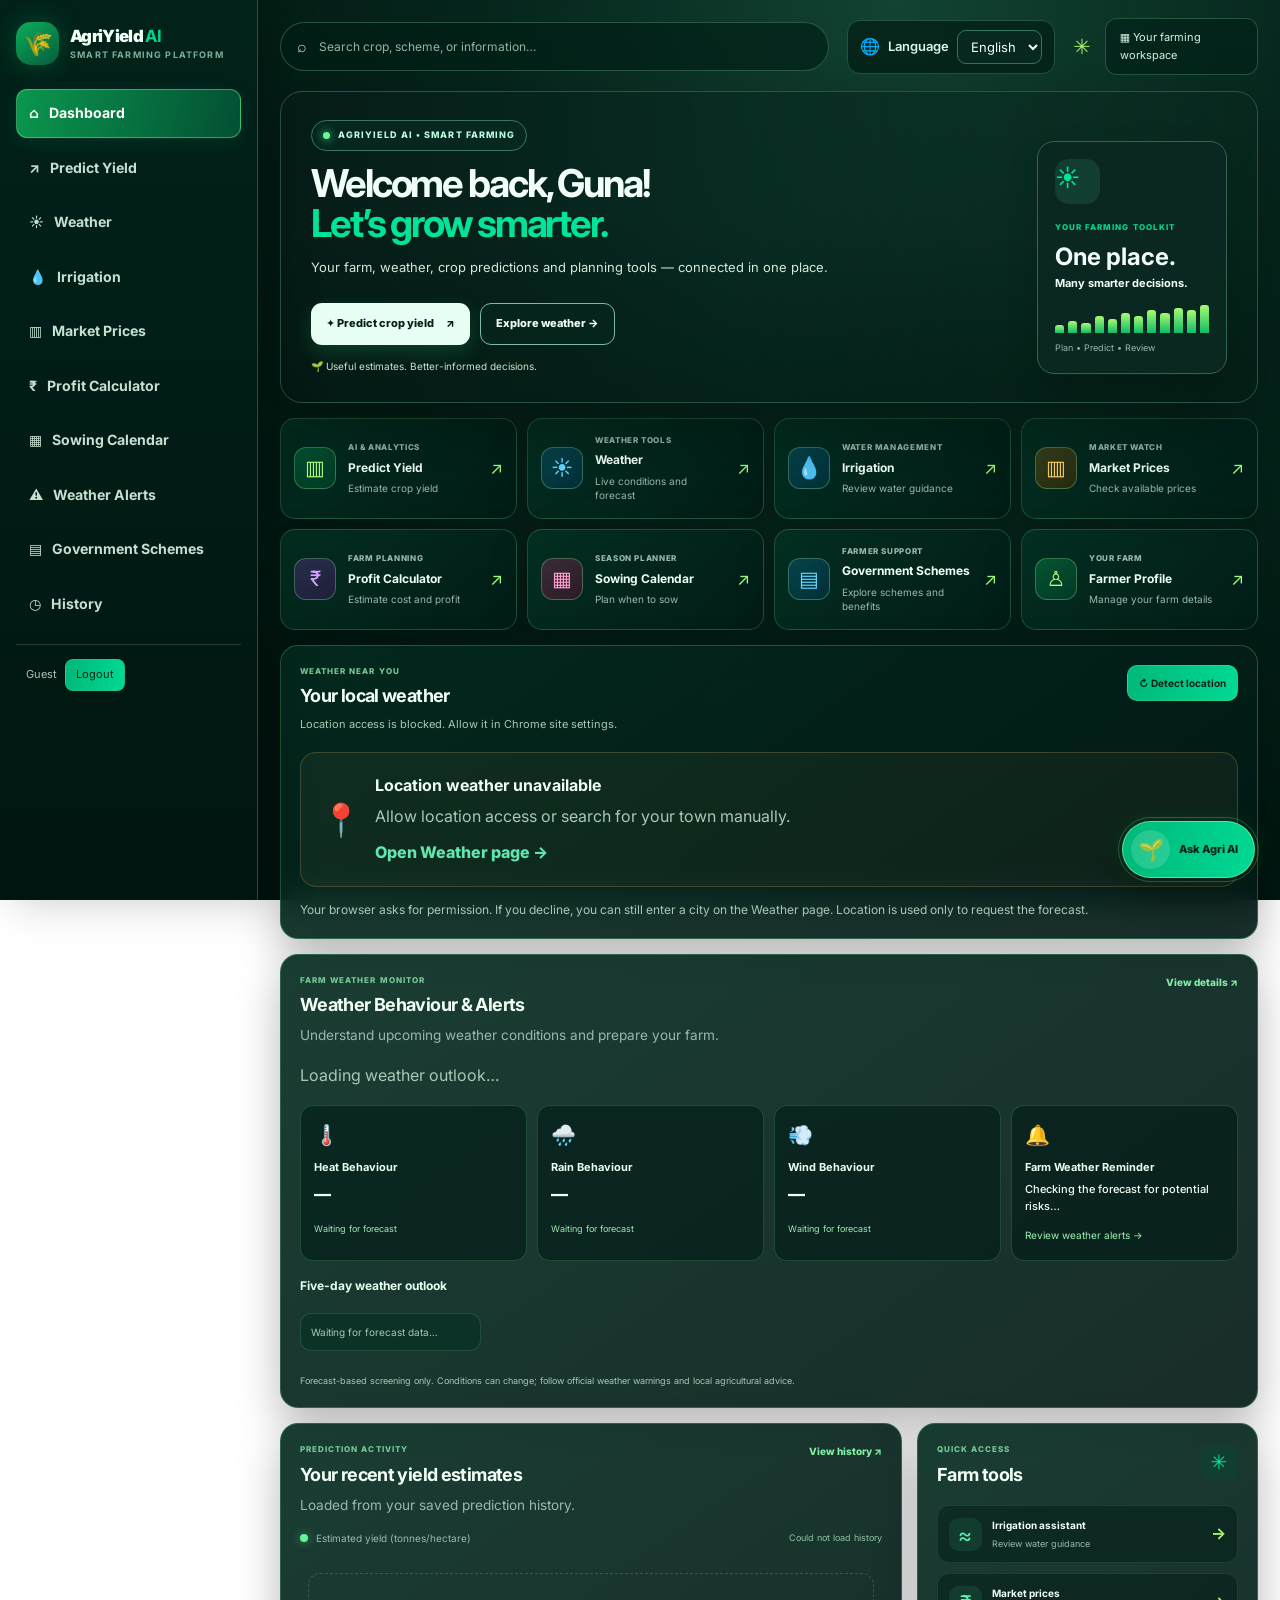
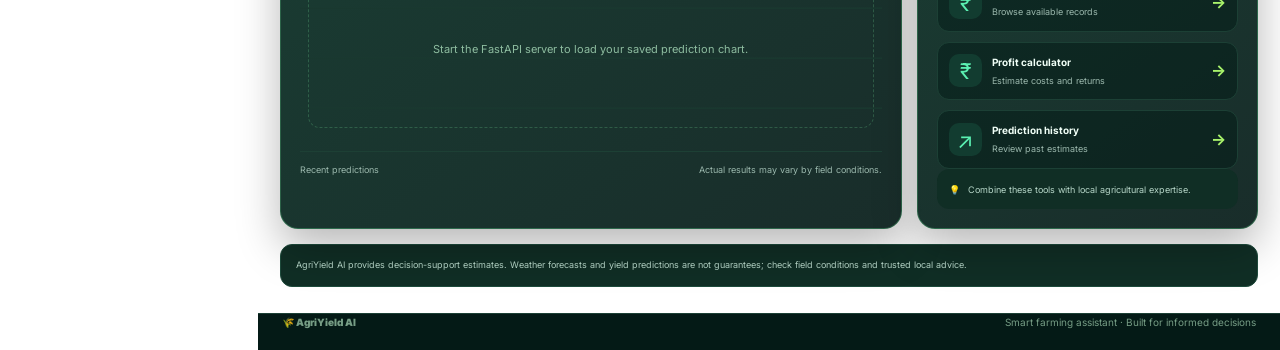
==== commit f9d28fae: "Prepare AgriYield AI for deployment" ====
--- a/frontend/index.html
+++ b/frontend/index.html
@@ -28,7 +28,6 @@
     <a href="sowing.html">▦ <span>Sowing Calendar</span></a>
     <a href="weather-alerts.html">⚠ <span>Weather Alerts</span></a>
     <a href="schemes.html">▤ <span>Government Schemes</span></a>
-    <a href="chatbot.html">🌱 <span>Farming Copilot</span></a>
     <a href="history.html">◷ <span>History</span></a>
     <div class="account-menu">
       <span id="account-name">Guest</span>
